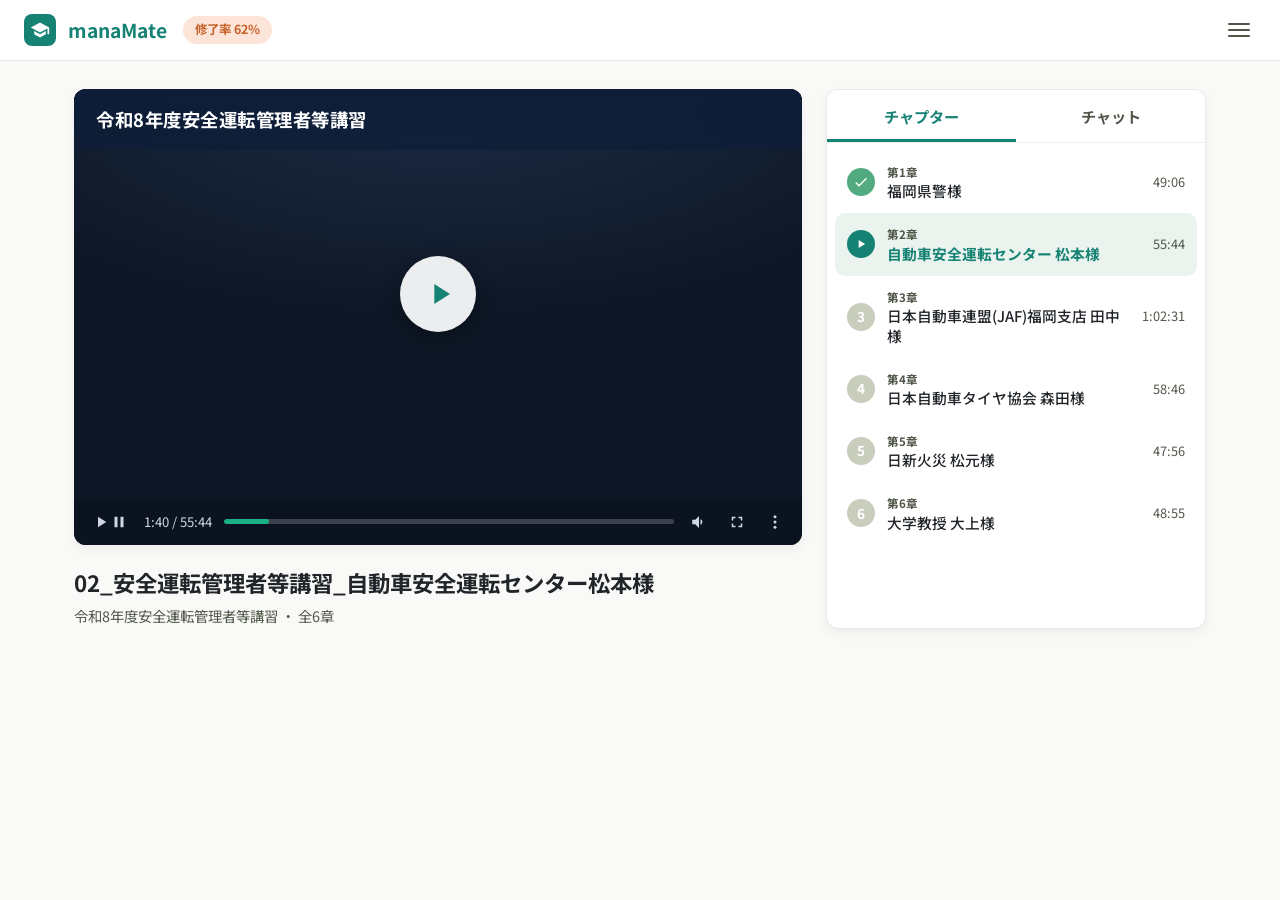
==== index.html @ e1616bd2 "安全運転管理者等講習の視聴ページUIプロトタイプを追加 動画プレーヤー＋サイドパネル（チャプター/チャットのタブ切替）構成。 チャプター6章・チャットUIをmanaableデザインで実装。  Co-A" ====
<!DOCTYPE html>
<html lang="ja">
<head>
  <meta charset="UTF-8" />
  <meta name="viewport" content="width=device-width, initial-scale=1.0" />
  <title>manaMate – 受講ページ</title>
  <link rel="stylesheet" href="style.css" />
</head>
<body>
  <header class="site-header">
    <div class="header-logo">
      <span class="logo-icon">
        <svg viewBox="0 0 24 24" width="20" height="20" fill="currentColor" aria-hidden="true">
          <path d="M12 3 1 9l11 6 9-4.91V17h2V9L12 3zM5 13.18v4L12 21l7-3.82v-4L12 17l-7-3.82z"/>
        </svg>
      </span>
      <span class="logo-text">manaMate</span>
      <span class="completion-badge">修了率 62%</span>
    </div>
    <button class="header-menu" aria-label="メニュー">
      <span></span><span></span><span></span>
    </button>
  </header>

  <main class="viewer">
    <div class="viewer-grid">
      <!-- 動画エリア -->
      <section class="video-area">
        <div class="video-player" id="videoPlayer">
          <div class="video-screen">
            <div class="video-banner">
              <span class="video-banner-title" id="videoTitle">令和8年度安全運転管理者等講習</span>
            </div>
            <button class="play-overlay" id="playOverlay" aria-label="再生">
              <svg viewBox="0 0 24 24" width="34" height="34" fill="currentColor"><path d="M8 5v14l11-7z"/></svg>
            </button>
          </div>
          <div class="video-controls">
            <button class="ctrl-btn" id="playBtn" aria-label="再生／一時停止">
              <svg class="icon-play" viewBox="0 0 24 24" width="18" height="18" fill="currentColor"><path d="M8 5v14l11-7z"/></svg>
              <svg class="icon-pause" viewBox="0 0 24 24" width="18" height="18" fill="currentColor" hidden><path d="M6 5h4v14H6zM14 5h4v14h-4z"/></svg>
            </button>
            <span class="ctrl-time"><span id="curTime">1:40</span> / <span id="totTime">55:44</span></span>
            <div class="ctrl-progress"><div class="ctrl-progress-fill" id="progressFill"></div></div>
            <button class="ctrl-btn" aria-label="音量">
              <svg viewBox="0 0 24 24" width="18" height="18" fill="currentColor"><path d="M3 9v6h4l5 5V4L7 9H3zm13.5 3a4.5 4.5 0 0 0-2.5-4.03v8.06A4.5 4.5 0 0 0 16.5 12z"/></svg>
            </button>
            <button class="ctrl-btn" aria-label="全画面">
              <svg viewBox="0 0 24 24" width="18" height="18" fill="currentColor"><path d="M7 14H5v5h5v-2H7v-3zm-2-4h2V7h3V5H5v5zm12 7h-3v2h5v-5h-2v3zM14 5v2h3v3h2V5h-5z"/></svg>
            </button>
            <button class="ctrl-btn" aria-label="設定">
              <svg viewBox="0 0 24 24" width="18" height="18" fill="currentColor"><circle cx="12" cy="5" r="2"/><circle cx="12" cy="12" r="2"/><circle cx="12" cy="19" r="2"/></svg>
            </button>
          </div>
        </div>
        <h1 class="lecture-title" id="lectureTitle">02_安全運転管理者等講習_自動車安全運転センター松本様</h1>
        <p class="lecture-meta">令和8年度安全運転管理者等講習 ・ 全6章</p>
      </section>

      <!-- サイドパネル（タブ切替） -->
      <aside class="side-panel">
        <div class="panel-tabs" role="tablist">
          <button class="panel-tab is-active" id="tabChapters" role="tab" aria-selected="true">チャプター</button>
          <button class="panel-tab" id="tabChat" role="tab" aria-selected="false">チャット</button>
        </div>

        <!-- チャプター一覧 -->
        <div class="panel-pane is-active" id="paneChapters" role="tabpanel">
          <ul class="chapter-list" id="chapterList">
            <li class="chapter-item is-done" data-title="01_安全運転管理者等講習_福岡県警様" data-time="49:06">
              <span class="chapter-state"><svg viewBox="0 0 24 24" width="16" height="16" fill="currentColor"><path d="M9 16.2 4.8 12l-1.4 1.4L9 19 21 7l-1.4-1.4z"/></svg></span>
              <span class="chapter-info"><span class="chapter-num">第1章</span><span class="chapter-name">福岡県警様</span></span>
              <span class="chapter-time">49:06</span>
            </li>
            <li class="chapter-item is-current" data-title="02_安全運転管理者等講習_自動車安全運転センター松本様" data-time="55:44">
              <span class="chapter-state"><svg viewBox="0 0 24 24" width="14" height="14" fill="currentColor"><path d="M8 5v14l11-7z"/></svg></span>
              <span class="chapter-info"><span class="chapter-num">第2章</span><span class="chapter-name">自動車安全運転センター 松本様</span></span>
              <span class="chapter-time">55:44</span>
            </li>
            <li class="chapter-item" data-title="03_安全運転管理者等講習_日本自動車連盟(JAF)福岡支店田中様" data-time="1:02:31">
              <span class="chapter-state"><span class="chapter-dot">3</span></span>
              <span class="chapter-info"><span class="chapter-num">第3章</span><span class="chapter-name">日本自動車連盟(JAF)福岡支店 田中様</span></span>
              <span class="chapter-time">1:02:31</span>
            </li>
            <li class="chapter-item" data-title="04_安全運転管理者等講習_日本自動車タイヤ協会森田様" data-time="58:46">
              <span class="chapter-state"><span class="chapter-dot">4</span></span>
              <span class="chapter-info"><span class="chapter-num">第4章</span><span class="chapter-name">日本自動車タイヤ協会 森田様</span></span>
              <span class="chapter-time">58:46</span>
            </li>
            <li class="chapter-item" data-title="05_安全運転管理者等講習_日新火災 松元様" data-time="47:56">
              <span class="chapter-state"><span class="chapter-dot">5</span></span>
              <span class="chapter-info"><span class="chapter-num">第5章</span><span class="chapter-name">日新火災 松元様</span></span>
              <span class="chapter-time">47:56</span>
            </li>
            <li class="chapter-item" data-title="06_安全運転管理者等講習_大学教授 大上様" data-time="48:55">
              <span class="chapter-state"><span class="chapter-dot">6</span></span>
              <span class="chapter-info"><span class="chapter-num">第6章</span><span class="chapter-name">大学教授 大上様</span></span>
              <span class="chapter-time">48:55</span>
            </li>
          </ul>
        </div>

        <!-- チャット -->
        <div class="panel-pane" id="paneChat" role="tabpanel" hidden>
          <div class="chat-thread" id="chatThread">
            <div class="chat-row chat-ai">
              <span class="chat-avatar"></span>
              <div class="chat-bubble">今のところ、理解できた？</div>
            </div>
            <div class="chat-row chat-me">
              <div class="chat-bubble">ちょっと難しかったね。でも先生分かりやすい。</div>
            </div>
            <div class="chat-row chat-ai">
              <span class="chat-avatar"></span>
              <div class="chat-bubble">ぼくもそう思う！実際の事故事例の映像があると、注意するポイントが記憶に残りやすいよね。日々の安全確認が大事なんだよ。</div>
            </div>
            <div class="chat-row chat-me">
              <div class="chat-bubble">たしかに笑</div>
            </div>
          </div>
          <form class="chat-input" id="chatForm">
            <input type="text" id="chatField" placeholder="メッセージを入力…" autocomplete="off" />
            <button type="submit" class="chat-send" aria-label="送信">
              <svg viewBox="0 0 24 24" width="20" height="20" fill="currentColor"><path d="M3 20.5 21 12 3 3.5 3 10l11 2-11 2z"/></svg>
            </button>
          </form>
        </div>
      </aside>
    </div>
  </main>

  <script src="script.js"></script>
</body>
</html>
---- style.css ----
@import url('https://fonts.googleapis.com/css2?family=Noto+Sans+JP:wght@400;500;700&display=swap');

:root {
  --primary: #158274;
  --secondary: #19B184;
  --accent: #52AA81;
  --error: #CC4953;
  --bg: #F9FAF8;
  --panel-bg: #EAF3EE;
  --text-primary: #212529;
  --text-secondary: #505749;
  --border: #C8CDBC;
  --white: #ffffff;
  --font-family: "Noto Sans JP", sans-serif;
  --shadow: 0 4px 12px rgba(0,0,0,0.05);
}

* { box-sizing: border-box; margin: 0; padding: 0; }

body {
  font-family: var(--font-family);
  background-color: var(--bg);
  color: var(--text-primary);
  line-height: 1.6;
  -webkit-font-smoothing: antialiased;
}

/* ---------- ヘッダー ---------- */
.site-header {
  background: var(--white);
  border-bottom: 1px solid #e7ebe3;
  padding: 14px 24px;
  display: flex;
  justify-content: space-between;
  align-items: center;
  position: sticky;
  top: 0;
  z-index: 100;
}

.header-logo {
  display: flex;
  align-items: center;
  gap: 12px;
}

.logo-icon {
  background: var(--primary);
  color: var(--white);
  width: 32px;
  height: 32px;
  border-radius: 8px;
  display: flex;
  align-items: center;
  justify-content: center;
}

.logo-text {
  font-weight: 700;
  font-size: 1.2rem;
  color: var(--primary);
}

.completion-badge {
  background: #FCE5D8;
  color: #C8632B;
  font-size: 0.78rem;
  font-weight: 700;
  padding: 4px 12px;
  border-radius: 100px;
  margin-left: 4px;
}

.header-menu {
  background: none;
  border: none;
  display: flex;
  flex-direction: column;
  gap: 4px;
  cursor: pointer;
  padding: 6px;
}
.header-menu span {
  width: 22px;
  height: 2px;
  background: var(--text-secondary);
  border-radius: 2px;
}

/* ---------- レイアウト ---------- */
.viewer {
  max-width: 1180px;
  margin: 28px auto;
  padding: 0 24px;
}

.viewer-grid {
  display: grid;
  grid-template-columns: 1fr 380px;
  gap: 24px;
  align-items: start;
}

/* ---------- 動画 ---------- */
.video-player {
  background: #0e1726;
  border-radius: 12px;
  overflow: hidden;
  box-shadow: var(--shadow);
}

.video-screen {
  position: relative;
  aspect-ratio: 16 / 9;
  background:
    radial-gradient(120% 90% at 50% 0%, #1c2c45 0%, #0e1726 60%),
    #0e1726;
  display: flex;
  align-items: center;
  justify-content: center;
}

.video-banner {
  position: absolute;
  top: 0; left: 0; right: 0;
  background: linear-gradient(180deg, rgba(13,29,56,0.95), rgba(13,29,56,0.7));
  color: #fff;
  display: flex;
  align-items: center;
  gap: 14px;
  padding: 16px 22px;
}
.video-banner-title {
  font-size: 1.15rem;
  font-weight: 700;
  letter-spacing: 0.5px;
}

.play-overlay {
  width: 76px; height: 76px;
  border-radius: 50%;
  border: none;
  background: rgba(255,255,255,0.92);
  color: var(--primary);
  display: flex;
  align-items: center;
  justify-content: center;
  cursor: pointer;
  padding-left: 4px;
  transition: transform 0.2s, background 0.2s;
  box-shadow: 0 6px 20px rgba(0,0,0,0.3);
}
.play-overlay:hover { transform: scale(1.06); background: #fff; }
.video-player.is-playing .play-overlay { opacity: 0; pointer-events: none; }

.video-controls {
  display: flex;
  align-items: center;
  gap: 12px;
  padding: 10px 14px;
  background: #0b1320;
}
.ctrl-btn {
  background: none;
  border: none;
  color: #cfd6e4;
  cursor: pointer;
  display: flex;
  align-items: center;
  padding: 4px;
  border-radius: 6px;
  transition: color 0.2s, background 0.2s;
}
.ctrl-btn:hover { color: #fff; background: rgba(255,255,255,0.08); }
.ctrl-time {
  color: #cfd6e4;
  font-size: 0.82rem;
  font-variant-numeric: tabular-nums;
  white-space: nowrap;
}
.ctrl-progress {
  flex: 1;
  height: 5px;
  background: rgba(255,255,255,0.2);
  border-radius: 100px;
  overflow: hidden;
}
.ctrl-progress-fill {
  width: 10%;
  height: 100%;
  background: var(--secondary);
  border-radius: 100px;
}

.lecture-title {
  font-size: 1.4rem;
  font-weight: 700;
  color: var(--text-primary);
  margin-top: 20px;
}
.lecture-meta {
  color: var(--text-secondary);
  font-size: 0.9rem;
  margin-top: 4px;
}

/* ---------- サイドパネル ---------- */
.side-panel {
  background: var(--white);
  border: 1px solid #e7ebe3;
  border-radius: 12px;
  overflow: hidden;
  box-shadow: var(--shadow);
  display: flex;
  flex-direction: column;
  height: 540px;
}

.panel-tabs {
  display: grid;
  grid-template-columns: 1fr 1fr;
  border-bottom: 1px solid #eef1ea;
  flex: none;
}
.panel-tab {
  padding: 15px 12px;
  background: var(--white);
  border: none;
  font-family: inherit;
  font-size: 0.95rem;
  font-weight: 700;
  color: var(--text-secondary);
  cursor: pointer;
  transition: color 0.2s, box-shadow 0.2s;
}
.panel-tab:hover { color: var(--primary); }
.panel-tab.is-active {
  color: var(--primary);
  box-shadow: inset 0 -3px 0 var(--primary);
}

.panel-pane { display: none; flex: 1; min-height: 0; }
.panel-pane.is-active { display: flex; flex-direction: column; }

/* チャプター */
.chapter-list {
  list-style: none;
  overflow-y: auto;
  padding: 8px;
}
.chapter-item {
  display: flex;
  align-items: center;
  gap: 12px;
  padding: 12px;
  border-radius: 10px;
  cursor: pointer;
  transition: background 0.18s;
}
.chapter-item:hover { background: var(--bg); }
.chapter-item.is-current { background: var(--panel-bg); }

.chapter-state {
  flex: none;
  width: 28px; height: 28px;
  border-radius: 50%;
  display: flex;
  align-items: center;
  justify-content: center;
  color: #fff;
  background: var(--border);
}
.chapter-item.is-done .chapter-state { background: var(--accent); }
.chapter-item.is-current .chapter-state { background: var(--primary); }
.chapter-dot { font-size: 0.85rem; font-weight: 700; }

.chapter-info { display: flex; flex-direction: column; flex: 1; min-width: 0; }
.chapter-num { font-size: 0.72rem; font-weight: 700; color: var(--text-secondary); }
.chapter-name {
  font-size: 0.92rem;
  font-weight: 500;
  color: var(--text-primary);
  line-height: 1.35;
}
.chapter-item.is-current .chapter-name { color: var(--primary); font-weight: 700; }
.chapter-time {
  flex: none;
  font-size: 0.8rem;
  color: var(--text-secondary);
  font-variant-numeric: tabular-nums;
  white-space: nowrap;
}

/* チャット */
.chat-thread {
  flex: 1;
  overflow-y: auto;
  padding: 16px;
  display: flex;
  flex-direction: column;
  gap: 14px;
  background: var(--bg);
}
.chat-row { display: flex; align-items: flex-end; gap: 8px; max-width: 88%; }
.chat-ai { align-self: flex-start; }
.chat-me { align-self: flex-end; flex-direction: row-reverse; }

.chat-avatar {
  flex: none;
  width: 30px; height: 30px;
  border-radius: 50%;
  background: var(--primary) radial-gradient(circle at 50% 35%, #2aa58f, var(--primary));
  background-size: cover;
}
.chat-bubble {
  padding: 10px 14px;
  border-radius: 16px;
  font-size: 0.9rem;
  line-height: 1.5;
  word-break: break-word;
}
.chat-ai .chat-bubble {
  background: var(--white);
  color: var(--text-primary);
  border: 1px solid #e7ebe3;
  border-bottom-left-radius: 4px;
}
.chat-me .chat-bubble {
  background: var(--secondary);
  color: #fff;
  border-bottom-right-radius: 4px;
}

.chat-input {
  flex: none;
  display: flex;
  align-items: center;
  gap: 8px;
  padding: 12px;
  border-top: 1px solid #eef1ea;
  background: var(--white);
}
.chat-input input {
  flex: 1;
  padding: 11px 16px;
  border: 1px solid var(--border);
  border-radius: 100px;
  font-family: inherit;
  font-size: 0.9rem;
  outline: none;
  transition: border-color 0.2s, box-shadow 0.2s;
}
.chat-input input:focus {
  border-color: var(--primary);
  box-shadow: 0 0 0 4px rgba(21,130,116,0.1);
}
.chat-send {
  flex: none;
  width: 42px; height: 42px;
  border-radius: 50%;
  border: none;
  background: var(--primary);
  color: #fff;
  display: flex;
  align-items: center;
  justify-content: center;
  cursor: pointer;
  transition: background 0.2s, transform 0.1s;
}
.chat-send:hover { background: var(--secondary); }
.chat-send:active { transform: scale(0.94); }

/* ---------- レスポンシブ ---------- */
@media (max-width: 920px) {
  .viewer-grid { grid-template-columns: 1fr; }
  .side-panel { height: 480px; max-height: 480px; }
}
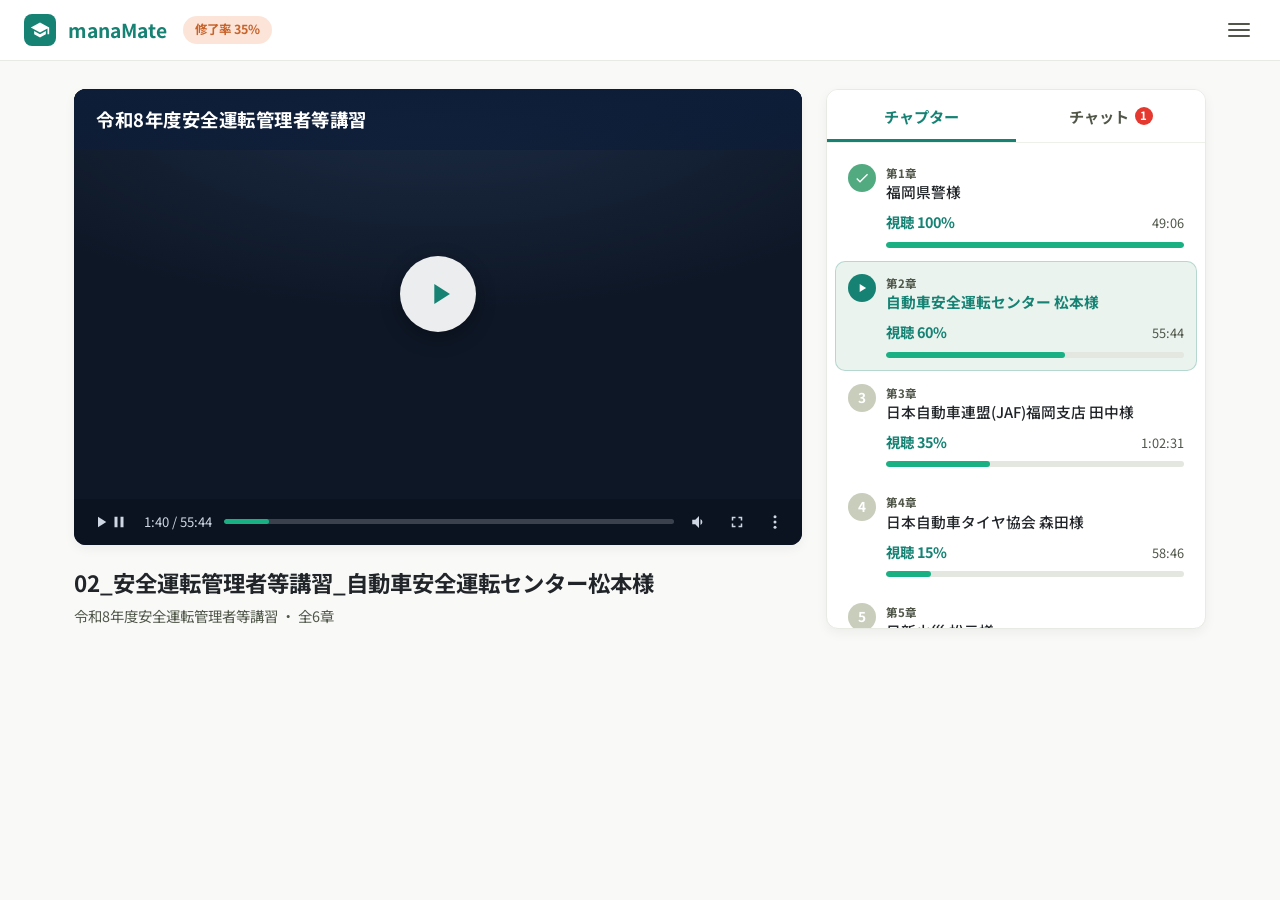
==== commit c23a10d5: "チャット新着の通知バッジ追加とアバター画像対応 チャットタブに赤丸バッジ（通知アニメーション付き）を表示し、 タブを開くと消えるように。アバターはmascot.pngを読み込む構成に変更。  Co-A" ====
--- a/index.html
+++ b/index.html
@@ -15,7 +15,7 @@
         </svg>
       </span>
       <span class="logo-text">manaMate</span>
-      <span class="completion-badge">修了率 62%</span>
+      <span class="completion-badge">修了率 35%</span>
     </div>
     <button class="header-menu" aria-label="メニュー">
       <span></span><span></span><span></span>
@@ -61,41 +61,59 @@
       <aside class="side-panel">
         <div class="panel-tabs" role="tablist">
           <button class="panel-tab is-active" id="tabChapters" role="tab" aria-selected="true">チャプター</button>
-          <button class="panel-tab" id="tabChat" role="tab" aria-selected="false">チャット</button>
+          <button class="panel-tab" id="tabChat" role="tab" aria-selected="false">チャット<span class="tab-badge" id="chatBadge">1</span></button>
         </div>
 
         <!-- チャプター一覧 -->
         <div class="panel-pane is-active" id="paneChapters" role="tabpanel">
           <ul class="chapter-list" id="chapterList">
             <li class="chapter-item is-done" data-title="01_安全運転管理者等講習_福岡県警様" data-time="49:06">
-              <span class="chapter-state"><svg viewBox="0 0 24 24" width="16" height="16" fill="currentColor"><path d="M9 16.2 4.8 12l-1.4 1.4L9 19 21 7l-1.4-1.4z"/></svg></span>
-              <span class="chapter-info"><span class="chapter-num">第1章</span><span class="chapter-name">福岡県警様</span></span>
-              <span class="chapter-time">49:06</span>
+              <div class="chapter-head">
+                <span class="chapter-state"><svg viewBox="0 0 24 24" width="16" height="16" fill="currentColor"><path d="M9 16.2 4.8 12l-1.4 1.4L9 19 21 7l-1.4-1.4z"/></svg></span>
+                <span class="chapter-info"><span class="chapter-num">第1章</span><span class="chapter-name">福岡県警様</span></span>
+              </div>
+              <div class="chapter-progress-row"><span class="chapter-percent">視聴 100%</span><span class="chapter-time">49:06</span></div>
+              <div class="chapter-bar"><div class="chapter-bar-fill" style="width:100%"></div></div>
             </li>
             <li class="chapter-item is-current" data-title="02_安全運転管理者等講習_自動車安全運転センター松本様" data-time="55:44">
-              <span class="chapter-state"><svg viewBox="0 0 24 24" width="14" height="14" fill="currentColor"><path d="M8 5v14l11-7z"/></svg></span>
-              <span class="chapter-info"><span class="chapter-num">第2章</span><span class="chapter-name">自動車安全運転センター 松本様</span></span>
-              <span class="chapter-time">55:44</span>
+              <div class="chapter-head">
+                <span class="chapter-state"><svg viewBox="0 0 24 24" width="14" height="14" fill="currentColor"><path d="M8 5v14l11-7z"/></svg></span>
+                <span class="chapter-info"><span class="chapter-num">第2章</span><span class="chapter-name">自動車安全運転センター 松本様</span></span>
+              </div>
+              <div class="chapter-progress-row"><span class="chapter-percent">視聴 60%</span><span class="chapter-time">55:44</span></div>
+              <div class="chapter-bar"><div class="chapter-bar-fill" style="width:60%"></div></div>
             </li>
             <li class="chapter-item" data-title="03_安全運転管理者等講習_日本自動車連盟(JAF)福岡支店田中様" data-time="1:02:31">
-              <span class="chapter-state"><span class="chapter-dot">3</span></span>
-              <span class="chapter-info"><span class="chapter-num">第3章</span><span class="chapter-name">日本自動車連盟(JAF)福岡支店 田中様</span></span>
-              <span class="chapter-time">1:02:31</span>
+              <div class="chapter-head">
+                <span class="chapter-state"><span class="chapter-dot">3</span></span>
+                <span class="chapter-info"><span class="chapter-num">第3章</span><span class="chapter-name">日本自動車連盟(JAF)福岡支店 田中様</span></span>
+              </div>
+              <div class="chapter-progress-row"><span class="chapter-percent">視聴 35%</span><span class="chapter-time">1:02:31</span></div>
+              <div class="chapter-bar"><div class="chapter-bar-fill" style="width:35%"></div></div>
             </li>
             <li class="chapter-item" data-title="04_安全運転管理者等講習_日本自動車タイヤ協会森田様" data-time="58:46">
-              <span class="chapter-state"><span class="chapter-dot">4</span></span>
-              <span class="chapter-info"><span class="chapter-num">第4章</span><span class="chapter-name">日本自動車タイヤ協会 森田様</span></span>
-              <span class="chapter-time">58:46</span>
+              <div class="chapter-head">
+                <span class="chapter-state"><span class="chapter-dot">4</span></span>
+                <span class="chapter-info"><span class="chapter-num">第4章</span><span class="chapter-name">日本自動車タイヤ協会 森田様</span></span>
+              </div>
+              <div class="chapter-progress-row"><span class="chapter-percent">視聴 15%</span><span class="chapter-time">58:46</span></div>
+              <div class="chapter-bar"><div class="chapter-bar-fill" style="width:15%"></div></div>
             </li>
             <li class="chapter-item" data-title="05_安全運転管理者等講習_日新火災 松元様" data-time="47:56">
-              <span class="chapter-state"><span class="chapter-dot">5</span></span>
-              <span class="chapter-info"><span class="chapter-num">第5章</span><span class="chapter-name">日新火災 松元様</span></span>
-              <span class="chapter-time">47:56</span>
+              <div class="chapter-head">
+                <span class="chapter-state"><span class="chapter-dot">5</span></span>
+                <span class="chapter-info"><span class="chapter-num">第5章</span><span class="chapter-name">日新火災 松元様</span></span>
+              </div>
+              <div class="chapter-progress-row"><span class="chapter-percent">視聴 0%</span><span class="chapter-time">47:56</span></div>
+              <div class="chapter-bar"><div class="chapter-bar-fill" style="width:0%"></div></div>
             </li>
             <li class="chapter-item" data-title="06_安全運転管理者等講習_大学教授 大上様" data-time="48:55">
-              <span class="chapter-state"><span class="chapter-dot">6</span></span>
-              <span class="chapter-info"><span class="chapter-num">第6章</span><span class="chapter-name">大学教授 大上様</span></span>
-              <span class="chapter-time">48:55</span>
+              <div class="chapter-head">
+                <span class="chapter-state"><span class="chapter-dot">6</span></span>
+                <span class="chapter-info"><span class="chapter-num">第6章</span><span class="chapter-name">大学教授 大上様</span></span>
+              </div>
+              <div class="chapter-progress-row"><span class="chapter-percent">視聴 0%</span><span class="chapter-time">48:55</span></div>
+              <div class="chapter-bar"><div class="chapter-bar-fill" style="width:0%"></div></div>
             </li>
           </ul>
         </div>
--- a/style.css
+++ b/style.css
@@ -232,11 +232,38 @@
   color: var(--text-secondary);
   cursor: pointer;
   transition: color 0.2s, box-shadow 0.2s;
+  display: inline-flex;
+  align-items: center;
+  justify-content: center;
+  gap: 6px;
 }
 .panel-tab:hover { color: var(--primary); }
 .panel-tab.is-active {
   color: var(--primary);
   box-shadow: inset 0 -3px 0 var(--primary);
+}
+
+.tab-badge {
+  display: inline-flex;
+  align-items: center;
+  justify-content: center;
+  min-width: 18px;
+  height: 18px;
+  padding: 0 5px;
+  background: #E5392F;
+  color: #fff;
+  border-radius: 100px;
+  font-size: 0.72rem;
+  font-weight: 700;
+  line-height: 1;
+  animation: badgePulse 1.8s ease-out infinite;
+}
+.tab-badge[hidden] { display: none; }
+
+@keyframes badgePulse {
+  0% { box-shadow: 0 0 0 0 rgba(229,57,47,0.5); }
+  70% { box-shadow: 0 0 0 6px rgba(229,57,47,0); }
+  100% { box-shadow: 0 0 0 0 rgba(229,57,47,0); }
 }
 
 .panel-pane { display: none; flex: 1; min-height: 0; }
@@ -250,15 +277,25 @@
 }
 .chapter-item {
   display: flex;
-  align-items: center;
-  gap: 12px;
+  flex-direction: column;
+  gap: 8px;
   padding: 12px;
   border-radius: 10px;
   cursor: pointer;
-  transition: background 0.18s;
+  border: 1px solid transparent;
+  transition: background 0.18s, border-color 0.18s;
 }
 .chapter-item:hover { background: var(--bg); }
-.chapter-item.is-current { background: var(--panel-bg); }
+.chapter-item.is-current {
+  background: var(--panel-bg);
+  border-color: rgba(21,130,116,0.25);
+}
+
+.chapter-head {
+  display: flex;
+  align-items: flex-start;
+  gap: 10px;
+}
 
 .chapter-state {
   flex: none;
@@ -283,12 +320,37 @@
   line-height: 1.35;
 }
 .chapter-item.is-current .chapter-name { color: var(--primary); font-weight: 700; }
+
+.chapter-progress-row {
+  display: flex;
+  justify-content: space-between;
+  align-items: baseline;
+  padding-left: 38px;
+}
+.chapter-percent {
+  font-size: 0.9rem;
+  font-weight: 700;
+  color: var(--primary);
+  font-variant-numeric: tabular-nums;
+}
 .chapter-time {
-  flex: none;
   font-size: 0.8rem;
   color: var(--text-secondary);
   font-variant-numeric: tabular-nums;
   white-space: nowrap;
+}
+.chapter-bar {
+  height: 6px;
+  margin-left: 38px;
+  background: #e3e7df;
+  border-radius: 100px;
+  overflow: hidden;
+}
+.chapter-bar-fill {
+  height: 100%;
+  background: var(--secondary);
+  border-radius: 100px;
+  transition: width 0.3s ease;
 }
 
 /* チャット */
@@ -307,10 +369,10 @@
 
 .chat-avatar {
   flex: none;
-  width: 30px; height: 30px;
+  width: 32px; height: 32px;
   border-radius: 50%;
-  background: var(--primary) radial-gradient(circle at 50% 35%, #2aa58f, var(--primary));
-  background-size: cover;
+  background: #fff url('mascot.png') center / cover no-repeat;
+  border: 1px solid #e7ebe3;
 }
 .chat-bubble {
   padding: 10px 14px;
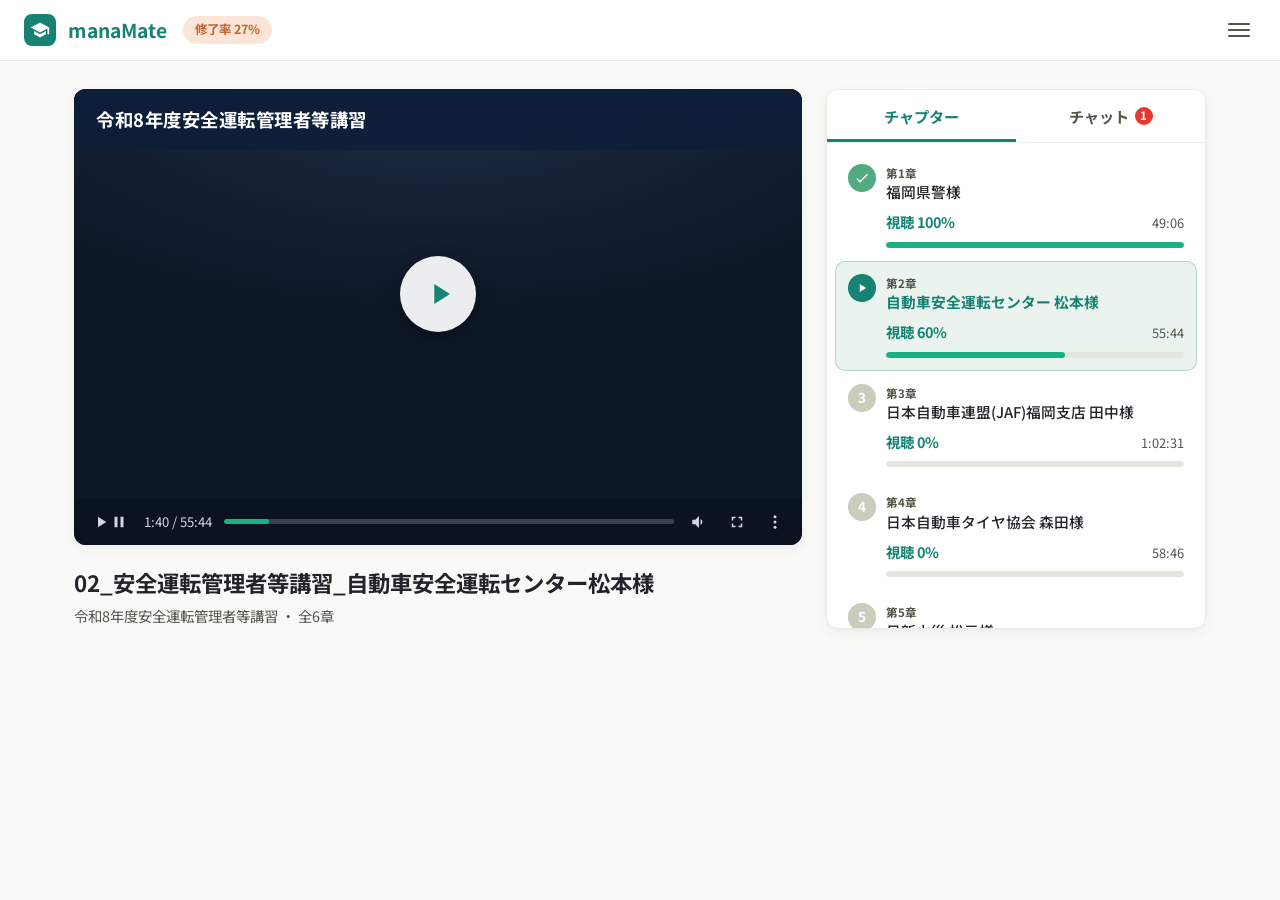
==== commit f34c9736: "順次受講フローに合わせ第3章以降の視聴率を0%に 第2章までの受講状態を反映。第3・4章を0%にし、修了率バッジも調整。  Co-Authored-By: Claude Opus 4.7 (1M co" ====
--- a/index.html
+++ b/index.html
@@ -15,7 +15,7 @@
         </svg>
       </span>
       <span class="logo-text">manaMate</span>
-      <span class="completion-badge">修了率 35%</span>
+      <span class="completion-badge">修了率 27%</span>
     </div>
     <button class="header-menu" aria-label="メニュー">
       <span></span><span></span><span></span>
@@ -88,16 +88,16 @@
                 <span class="chapter-state"><span class="chapter-dot">3</span></span>
                 <span class="chapter-info"><span class="chapter-num">第3章</span><span class="chapter-name">日本自動車連盟(JAF)福岡支店 田中様</span></span>
               </div>
-              <div class="chapter-progress-row"><span class="chapter-percent">視聴 35%</span><span class="chapter-time">1:02:31</span></div>
-              <div class="chapter-bar"><div class="chapter-bar-fill" style="width:35%"></div></div>
+              <div class="chapter-progress-row"><span class="chapter-percent">視聴 0%</span><span class="chapter-time">1:02:31</span></div>
+              <div class="chapter-bar"><div class="chapter-bar-fill" style="width:0%"></div></div>
             </li>
             <li class="chapter-item" data-title="04_安全運転管理者等講習_日本自動車タイヤ協会森田様" data-time="58:46">
               <div class="chapter-head">
                 <span class="chapter-state"><span class="chapter-dot">4</span></span>
                 <span class="chapter-info"><span class="chapter-num">第4章</span><span class="chapter-name">日本自動車タイヤ協会 森田様</span></span>
               </div>
-              <div class="chapter-progress-row"><span class="chapter-percent">視聴 15%</span><span class="chapter-time">58:46</span></div>
-              <div class="chapter-bar"><div class="chapter-bar-fill" style="width:15%"></div></div>
+              <div class="chapter-progress-row"><span class="chapter-percent">視聴 0%</span><span class="chapter-time">58:46</span></div>
+              <div class="chapter-bar"><div class="chapter-bar-fill" style="width:0%"></div></div>
             </li>
             <li class="chapter-item" data-title="05_安全運転管理者等講習_日新火災 松元様" data-time="47:56">
               <div class="chapter-head">
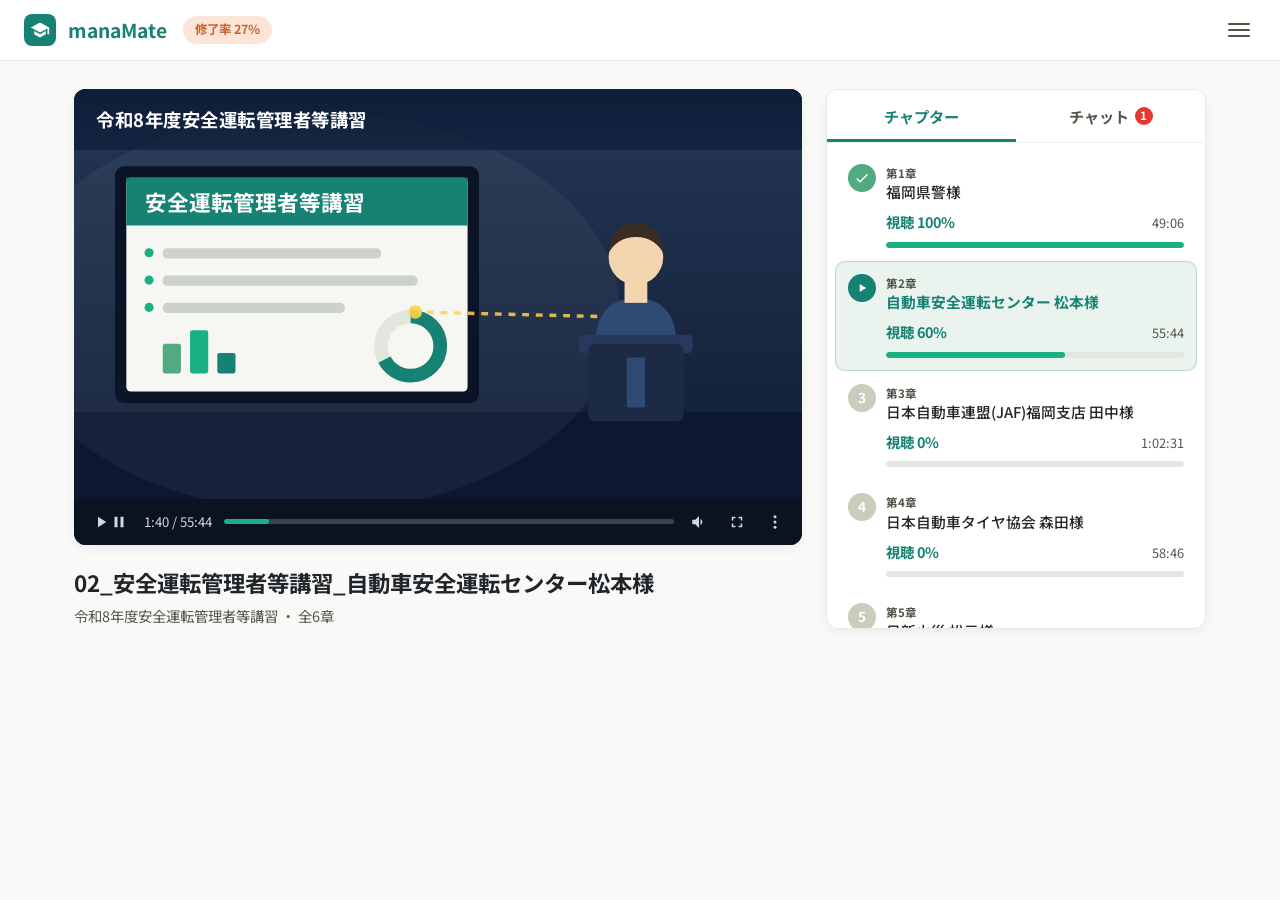
==== commit 8aeef1de: "視聴ページの動画に講師＋パワポ風の仮サムネイルを追加 動画画面に、スライド投影と講師のイラスト(SVG)のモックを表示。 再生ボタンはホバー時に表示してサムネイルが見えるように調整。  Co-Auth" ====
--- a/index.html
+++ b/index.html
@@ -28,6 +28,45 @@
       <section class="video-area">
         <div class="video-player" id="videoPlayer">
           <div class="video-screen">
+            <svg class="video-scene" viewBox="0 0 320 180" preserveAspectRatio="xMidYMid meet" xmlns="http://www.w3.org/2000/svg" aria-hidden="true">
+              <defs>
+                <linearGradient id="vsRoom" x1="0" y1="0" x2="0" y2="1">
+                  <stop offset="0" stop-color="#243754"/>
+                  <stop offset="1" stop-color="#101d36"/>
+                </linearGradient>
+              </defs>
+              <rect width="320" height="180" fill="url(#vsRoom)"/>
+              <rect y="142" width="320" height="38" fill="#0d1730"/>
+              <ellipse cx="105" cy="98" rx="135" ry="88" fill="#ffffff" opacity="0.045"/>
+              <!-- スクリーン（パワポ） -->
+              <rect x="18" y="34" width="160" height="104" rx="4" fill="#0a1426"/>
+              <rect x="23" y="39" width="150" height="94" rx="2" fill="#f6f7f3"/>
+              <rect x="23" y="39" width="150" height="21" fill="#158274"/>
+              <text x="31" y="53.5" fill="#ffffff" font-size="9.5" font-weight="700" font-family="'Noto Sans JP',sans-serif">安全運転管理者等講習</text>
+              <circle cx="33" cy="72" r="2" fill="#19B184"/>
+              <rect x="39" y="70" width="96" height="4.5" rx="2" fill="#ccd2c8"/>
+              <circle cx="33" cy="84" r="2" fill="#19B184"/>
+              <rect x="39" y="82" width="112" height="4.5" rx="2" fill="#ccd2c8"/>
+              <circle cx="33" cy="96" r="2" fill="#19B184"/>
+              <rect x="39" y="94" width="80" height="4.5" rx="2" fill="#ccd2c8"/>
+              <rect x="39" y="112" width="8" height="13" rx="1" fill="#52AA81"/>
+              <rect x="51" y="106" width="8" height="19" rx="1" fill="#19B184"/>
+              <rect x="63" y="116" width="8" height="9" rx="1" fill="#158274"/>
+              <circle cx="148" cy="113" r="13" fill="none" stroke="#e2e6dd" stroke-width="6"/>
+              <circle cx="148" cy="113" r="13" fill="none" stroke="#158274" stroke-width="6" stroke-dasharray="55 100" transform="rotate(-90 148 113)"/>
+              <!-- レーザーポインタ -->
+              <line x1="230" y1="100" x2="150" y2="98" stroke="#ffd24a" stroke-width="1.5" stroke-dasharray="3 3" opacity="0.85"/>
+              <circle cx="150" cy="98" r="3" fill="#ffd24a" opacity="0.9"/>
+              <!-- 講師 -->
+              <path d="M247 92 q18 0 18 22 v18 h-36 v-18 q0 -22 18 -22z" fill="#2f4b73"/>
+              <rect x="242" y="82" width="10" height="12" fill="#f3d6b0"/>
+              <circle cx="247" cy="74" r="12" fill="#f3d6b0"/>
+              <path d="M235 72 q1 -13 12 -13 q11 0 12 13 q-4 -7 -12 -7 q-8 0 -12 7z" fill="#3a2d24"/>
+              <!-- 演台 -->
+              <rect x="222" y="108" width="50" height="8" rx="2" fill="#27395d"/>
+              <rect x="226" y="112" width="42" height="34" rx="3" fill="#1c2a45"/>
+              <rect x="243" y="118" width="8" height="22" rx="1" fill="#2f4b73"/>
+            </svg>
             <div class="video-banner">
               <span class="video-banner-title" id="videoTitle">令和8年度安全運転管理者等講習</span>
             </div>
--- a/style.css
+++ b/style.css
@@ -120,9 +120,12 @@
   justify-content: center;
 }
 
+.video-scene { position: absolute; inset: 0; width: 100%; height: 100%; z-index: 0; }
+
 .video-banner {
   position: absolute;
   top: 0; left: 0; right: 0;
+  z-index: 2;
   background: linear-gradient(180deg, rgba(13,29,56,0.95), rgba(13,29,56,0.7));
   color: #fff;
   display: flex;
@@ -137,6 +140,8 @@
 }
 
 .play-overlay {
+  position: relative;
+  z-index: 3;
   width: 76px; height: 76px;
   border-radius: 50%;
   border: none;
@@ -147,9 +152,11 @@
   justify-content: center;
   cursor: pointer;
   padding-left: 4px;
-  transition: transform 0.2s, background 0.2s;
+  opacity: 0;
+  transition: opacity 0.25s, transform 0.2s, background 0.2s;
   box-shadow: 0 6px 20px rgba(0,0,0,0.3);
 }
+.video-player:hover .play-overlay { opacity: 1; }
 .play-overlay:hover { transform: scale(1.06); background: #fff; }
 .video-player.is-playing .play-overlay { opacity: 0; pointer-events: none; }
 
@@ -371,7 +378,7 @@
   flex: none;
   width: 32px; height: 32px;
   border-radius: 50%;
-  background: #fff url('mascot.png') center / cover no-repeat;
+  background: #fff url('mascot.png') center / 80% no-repeat;
   border: 1px solid #e7ebe3;
 }
 .chat-bubble {
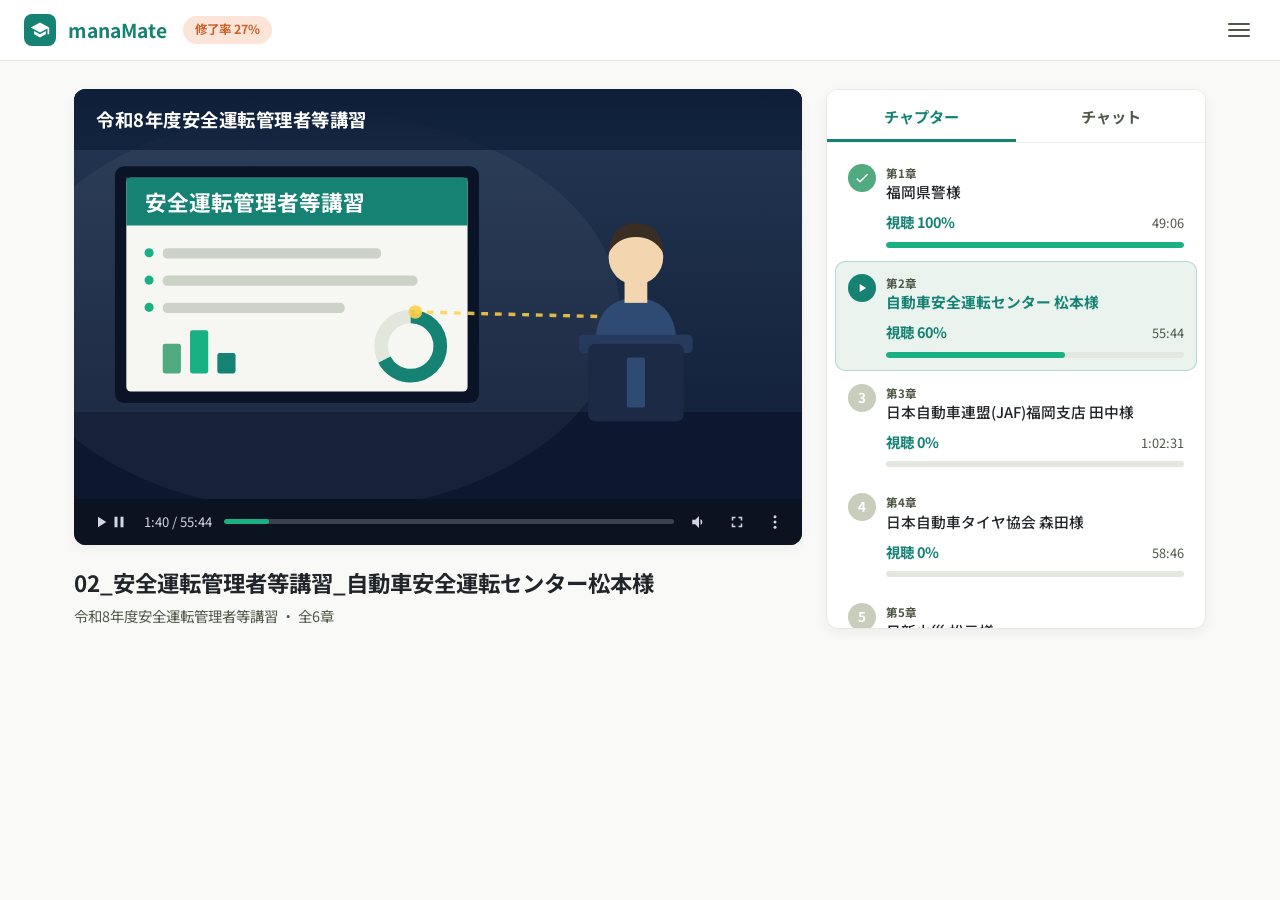
==== commit e624b82e: "チャット赤丸を視聴完了タイミングで表示する仕様に変更 再生中・完了前は赤丸を非表示にし、視聴完了でチャット通知が 届くタイミングで表示。リプレイで再び非表示に。  Co-Authored-By: Cl" ====
--- a/index.html
+++ b/index.html
@@ -73,6 +73,27 @@
             <button class="play-overlay" id="playOverlay" aria-label="再生">
               <svg viewBox="0 0 24 24" width="34" height="34" fill="currentColor"><path d="M8 5v14l11-7z"/></svg>
             </button>
+            <div class="video-complete" id="videoComplete">
+              <div class="vc-inner">
+                <span class="vc-check"><svg viewBox="0 0 24 24" width="26" height="26" fill="currentColor"><path d="M9 16.2 4.8 12l-1.4 1.4L9 19 21 7l-1.4-1.4z"/></svg></span>
+                <h2 class="vc-title">視聴が完了しました</h2>
+                <p class="vc-sub">この講義の評価をお聞かせください</p>
+                <div class="vc-stars" id="vcStars" role="radiogroup" aria-label="5段階評価">
+                  <button class="vc-star" type="button" aria-label="1点"><svg viewBox="0 0 24 24" width="34" height="34"><path d="M12 2l2.9 6.3 6.9.6-5.2 4.6 1.6 6.8L12 17.3 5.8 20.9l1.6-6.8L2.2 9.5l6.9-.6L12 2z"/></svg></button>
+                  <button class="vc-star" type="button" aria-label="2点"><svg viewBox="0 0 24 24" width="34" height="34"><path d="M12 2l2.9 6.3 6.9.6-5.2 4.6 1.6 6.8L12 17.3 5.8 20.9l1.6-6.8L2.2 9.5l6.9-.6L12 2z"/></svg></button>
+                  <button class="vc-star" type="button" aria-label="3点"><svg viewBox="0 0 24 24" width="34" height="34"><path d="M12 2l2.9 6.3 6.9.6-5.2 4.6 1.6 6.8L12 17.3 5.8 20.9l1.6-6.8L2.2 9.5l6.9-.6L12 2z"/></svg></button>
+                  <button class="vc-star" type="button" aria-label="4点"><svg viewBox="0 0 24 24" width="34" height="34"><path d="M12 2l2.9 6.3 6.9.6-5.2 4.6 1.6 6.8L12 17.3 5.8 20.9l1.6-6.8L2.2 9.5l6.9-.6L12 2z"/></svg></button>
+                  <button class="vc-star" type="button" aria-label="5点"><svg viewBox="0 0 24 24" width="34" height="34"><path d="M12 2l2.9 6.3 6.9.6-5.2 4.6 1.6 6.8L12 17.3 5.8 20.9l1.6-6.8L2.2 9.5l6.9-.6L12 2z"/></svg></button>
+                </div>
+                <p class="vc-rating-text" id="vcRatingText">星をタップして評価してください</p>
+                <button class="vc-chat-prompt" id="vcChatPrompt" type="button">
+                  <span class="vc-chat-ico"></span>
+                  <span>manaMateさんのチャットにもお答えください！</span>
+                  <span class="vc-chat-badge">1</span>
+                </button>
+                <button class="vc-replay" id="vcReplay" type="button">もう一度視聴する</button>
+              </div>
+            </div>
           </div>
           <div class="video-controls">
             <button class="ctrl-btn" id="playBtn" aria-label="再生／一時停止">
@@ -100,7 +121,7 @@
       <aside class="side-panel">
         <div class="panel-tabs" role="tablist">
           <button class="panel-tab is-active" id="tabChapters" role="tab" aria-selected="true">チャプター</button>
-          <button class="panel-tab" id="tabChat" role="tab" aria-selected="false">チャット<span class="tab-badge" id="chatBadge">1</span></button>
+          <button class="panel-tab" id="tabChat" role="tab" aria-selected="false">チャット<span class="tab-badge" id="chatBadge" hidden>1</span></button>
         </div>
 
         <!-- チャプター一覧 -->
--- a/style.css
+++ b/style.css
@@ -160,6 +160,100 @@
 .play-overlay:hover { transform: scale(1.06); background: #fff; }
 .video-player.is-playing .play-overlay { opacity: 0; pointer-events: none; }
 
+/* ---------- 視聴完了オーバーレイ ---------- */
+.video-complete {
+  position: absolute;
+  inset: 0;
+  z-index: 4;
+  background: linear-gradient(160deg, rgba(13,29,56,0.96), rgba(8,18,38,0.98));
+  display: flex;
+  align-items: center;
+  justify-content: center;
+  padding: 18px;
+  text-align: center;
+  overflow: auto;
+  opacity: 0;
+  visibility: hidden;
+  pointer-events: none;
+  transition: opacity 0.3s;
+}
+.video-player.is-complete .video-complete { opacity: 1; visibility: visible; pointer-events: auto; }
+
+.vc-inner {
+  display: flex;
+  flex-direction: column;
+  align-items: center;
+  gap: 10px;
+  max-width: 440px;
+  animation: vcIn 0.4s ease-out;
+}
+@keyframes vcIn { from { opacity: 0; transform: translateY(12px); } to { opacity: 1; transform: none; } }
+
+.vc-check {
+  width: 48px; height: 48px;
+  border-radius: 50%;
+  background: var(--secondary);
+  color: #fff;
+  display: flex; align-items: center; justify-content: center;
+  box-shadow: 0 4px 14px rgba(25,177,132,0.4);
+}
+.vc-title { color: #fff; font-size: 1.3rem; font-weight: 700; }
+.vc-sub { color: #cfd6e4; font-size: 0.9rem; }
+
+.vc-stars { display: flex; gap: 6px; margin-top: 2px; }
+.vc-star { background: none; border: none; cursor: pointer; padding: 2px; line-height: 0; }
+.vc-star svg { fill: rgba(255,255,255,0.28); transition: fill 0.15s, transform 0.15s; }
+.vc-star:hover svg { transform: scale(1.12); }
+.vc-star.is-on svg { fill: #FFC53D; }
+.vc-rating-text { color: #ffd24a; font-size: 0.85rem; font-weight: 700; min-height: 1.2em; }
+
+.vc-chat-prompt {
+  display: flex;
+  align-items: center;
+  gap: 10px;
+  margin-top: 8px;
+  background: rgba(255,255,255,0.1);
+  border: 1px solid rgba(255,255,255,0.25);
+  color: #fff;
+  font-family: inherit;
+  font-size: 0.9rem;
+  font-weight: 700;
+  padding: 9px 16px;
+  border-radius: 100px;
+  cursor: pointer;
+  transition: background 0.2s, border-color 0.2s;
+}
+.vc-chat-prompt:hover { background: rgba(255,255,255,0.18); border-color: var(--secondary); }
+.vc-chat-ico {
+  width: 26px; height: 26px;
+  flex: none;
+  border-radius: 50%;
+  background: #fff url('mascot.png') center / 80% no-repeat;
+}
+.vc-chat-badge {
+  flex: none;
+  min-width: 18px; height: 18px;
+  padding: 0 5px;
+  background: #E5392F;
+  color: #fff;
+  font-size: 0.72rem;
+  border-radius: 100px;
+  display: inline-flex;
+  align-items: center;
+  justify-content: center;
+}
+.vc-replay {
+  margin-top: 2px;
+  background: none;
+  border: none;
+  color: #9fb0c8;
+  font-family: inherit;
+  font-size: 0.8rem;
+  text-decoration: underline;
+  cursor: pointer;
+}
+.vc-replay:hover { color: #fff; }
+
 .video-controls {
   display: flex;
   align-items: center;
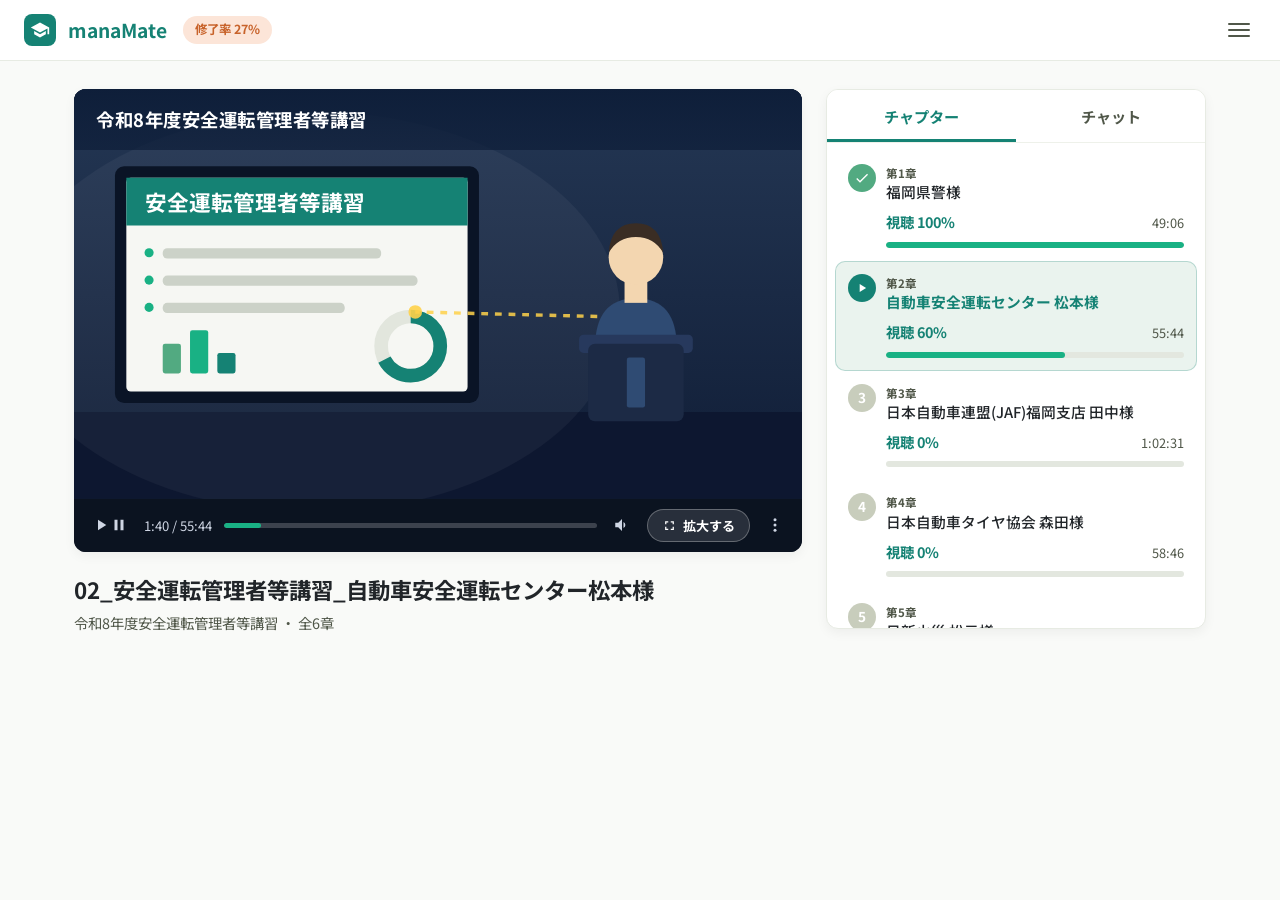
==== commit 618e95e0: "拡大ボタンをテキスト化「拡大する」へ、拡大時の完了文字を大きく 動画コントロールのアイコンを「拡大する」テキスト付きピルに変更し 分かりやすく。拡大時は「閉じる」に切替。完了オーバーレイの タイトル/" ====
--- a/index.html
+++ b/index.html
@@ -105,8 +105,9 @@
             <button class="ctrl-btn" aria-label="音量">
               <svg viewBox="0 0 24 24" width="18" height="18" fill="currentColor"><path d="M3 9v6h4l5 5V4L7 9H3zm13.5 3a4.5 4.5 0 0 0-2.5-4.03v8.06A4.5 4.5 0 0 0 16.5 12z"/></svg>
             </button>
-            <button class="ctrl-btn" aria-label="全画面">
-              <svg viewBox="0 0 24 24" width="18" height="18" fill="currentColor"><path d="M7 14H5v5h5v-2H7v-3zm-2-4h2V7h3V5H5v5zm12 7h-3v2h5v-5h-2v3zM14 5v2h3v3h2V5h-5z"/></svg>
+            <button class="ctrl-fs" id="fullscreenBtn" aria-label="拡大表示">
+              <svg viewBox="0 0 24 24" width="15" height="15" fill="currentColor"><path d="M7 14H5v5h5v-2H7v-3zm-2-4h2V7h3V5H5v5zm12 7h-3v2h5v-5h-2v3zM14 5v2h3v3h2V5h-5z"/></svg>
+              <span class="ctrl-fs-label">拡大する</span>
             </button>
             <button class="ctrl-btn" aria-label="設定">
               <svg viewBox="0 0 24 24" width="18" height="18" fill="currentColor"><circle cx="12" cy="5" r="2"/><circle cx="12" cy="12" r="2"/><circle cx="12" cy="19" r="2"/></svg>
--- a/style.css
+++ b/style.css
@@ -538,3 +538,74 @@
   .viewer-grid { grid-template-columns: 1fr; }
   .side-panel { height: 480px; max-height: 480px; }
 }
+
+/* ---------- フルスクリーン（100%表示・横にチャプター/チャット） ---------- */
+.viewer-grid.is-fullscreen {
+  width: 100vw;
+  height: 100vh;
+  max-width: none;
+  background: var(--bg);
+  padding: 16px;
+  gap: 16px;
+  grid-template-columns: 1fr 420px;
+  align-items: stretch;
+  overflow: hidden;
+}
+.viewer-grid.is-fullscreen .video-area {
+  display: flex;
+  flex-direction: column;
+  min-height: 0;
+}
+.viewer-grid.is-fullscreen .video-player {
+  flex: 1;
+  display: flex;
+  flex-direction: column;
+  min-height: 0;
+}
+.viewer-grid.is-fullscreen .video-screen {
+  flex: 1;
+  aspect-ratio: auto;
+  min-height: 0;
+}
+.viewer-grid.is-fullscreen .lecture-title,
+.viewer-grid.is-fullscreen .lecture-meta { display: none; }
+.viewer-grid.is-fullscreen .side-panel {
+  height: 100%;
+  max-height: none;
+}
+
+/* 拡大ボタン（テキスト付きピル） */
+.ctrl-fs {
+  display: flex;
+  align-items: center;
+  gap: 6px;
+  padding: 6px 14px;
+  border-radius: 100px;
+  background: rgba(255,255,255,0.12);
+  border: 1px solid rgba(255,255,255,0.28);
+  color: #fff;
+  font-family: inherit;
+  font-size: 0.82rem;
+  font-weight: 700;
+  cursor: pointer;
+  transition: background 0.2s, border-color 0.2s;
+  white-space: nowrap;
+}
+.ctrl-fs:hover { background: rgba(255,255,255,0.22); border-color: var(--secondary); }
+
+/* 全画面時の完了オーバーレイの文字を大きく */
+.viewer-grid.is-fullscreen .vc-inner { gap: 16px; max-width: 640px; }
+.viewer-grid.is-fullscreen .vc-check { width: 72px; height: 72px; }
+.viewer-grid.is-fullscreen .vc-check svg { width: 38px; height: 38px; }
+.viewer-grid.is-fullscreen .vc-title { font-size: 2.4rem; }
+.viewer-grid.is-fullscreen .vc-sub { font-size: 1.2rem; }
+.viewer-grid.is-fullscreen .vc-star svg { width: 52px; height: 52px; }
+.viewer-grid.is-fullscreen .vc-rating-text { font-size: 1.15rem; }
+.viewer-grid.is-fullscreen .vc-chat-prompt { font-size: 1.1rem; padding: 14px 24px; }
+.viewer-grid.is-fullscreen .vc-chat-ico { width: 36px; height: 36px; }
+.viewer-grid.is-fullscreen .vc-chat-badge { min-width: 24px; height: 24px; font-size: 0.88rem; }
+.viewer-grid.is-fullscreen .vc-replay { font-size: 1rem; }
+
+@media (max-width: 760px) {
+  .viewer-grid.is-fullscreen { grid-template-columns: 1fr; grid-template-rows: 1fr 280px; }
+}
